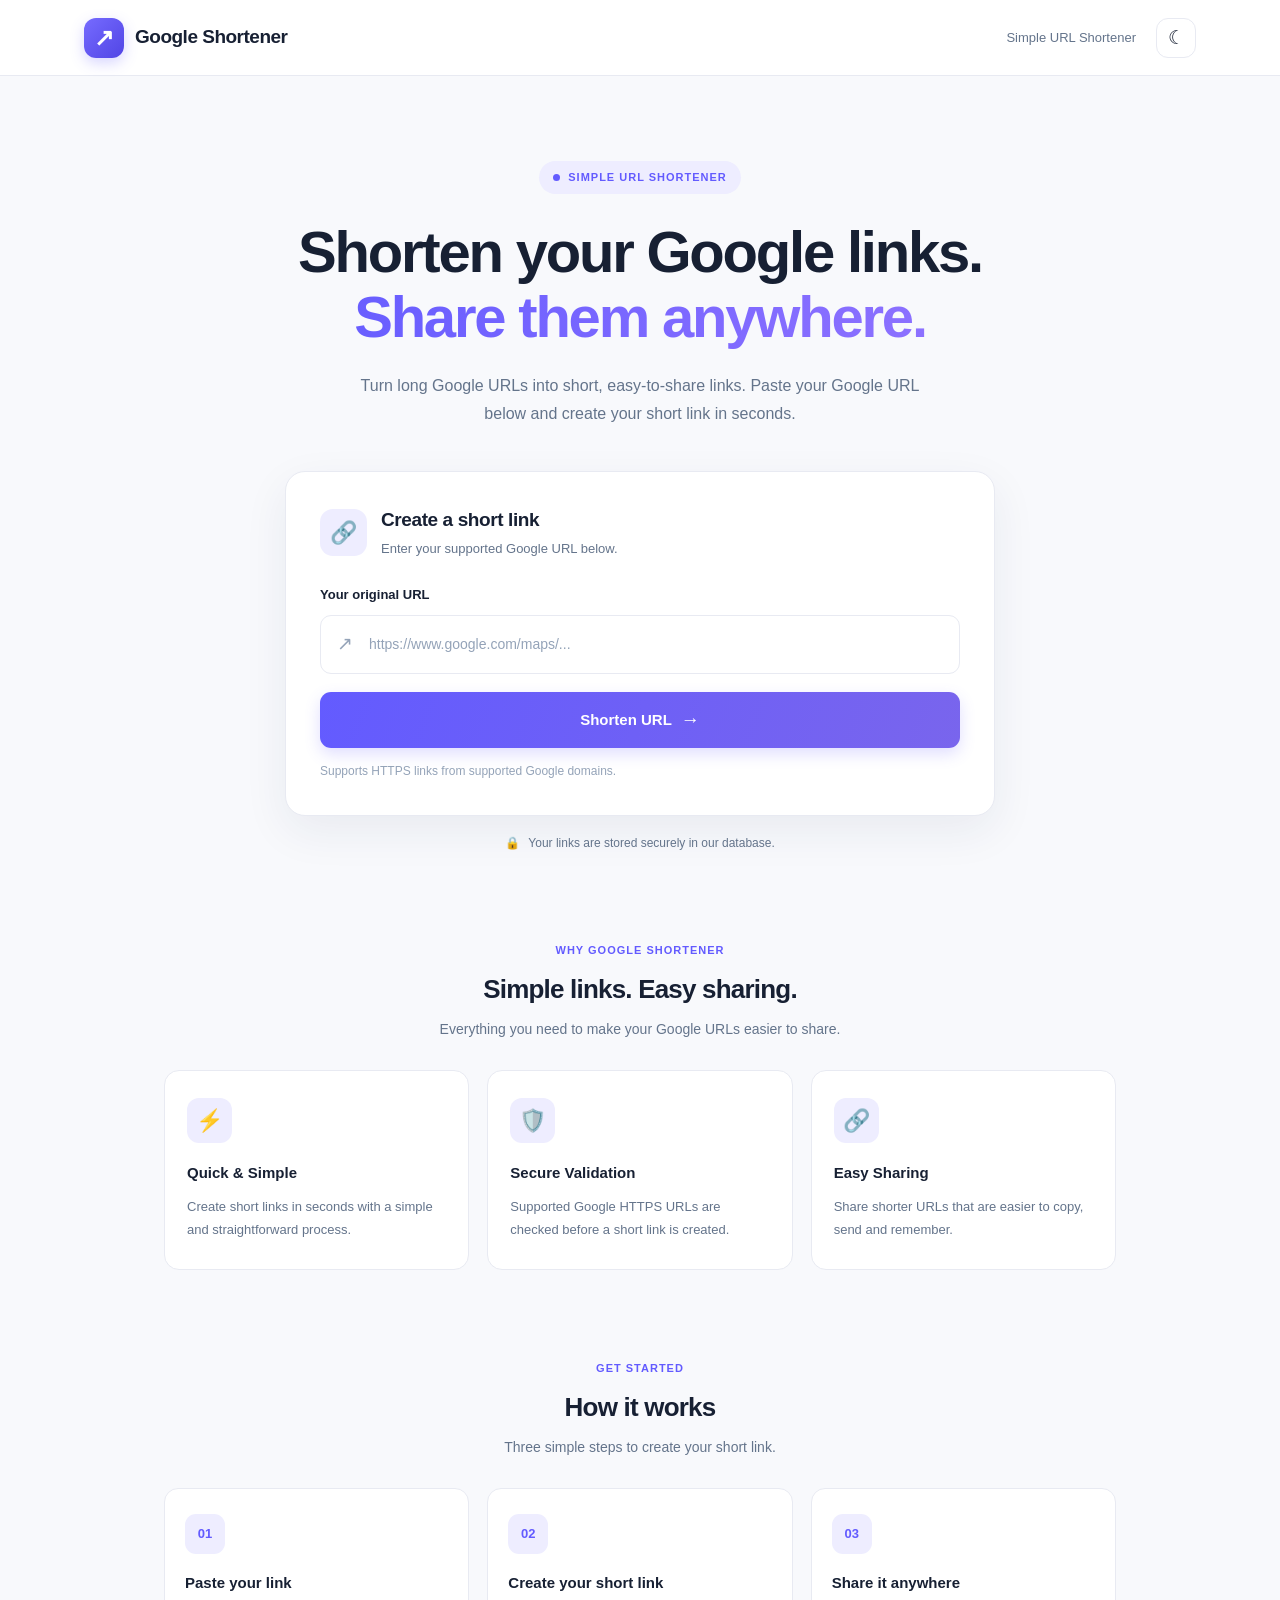
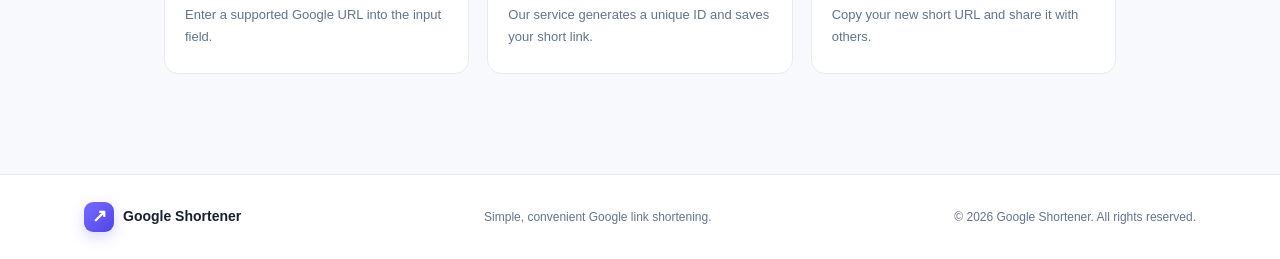
==== index.html @ 80dbff37 "Create index.html" ====
<!DOCTYPE html>
<html lang="en" data-theme="light">
<head>
    <meta charset="UTF-8">
    <meta name="viewport" content="width=device-width, initial-scale=1.0">

    <title>Google Shortener — Simple Google URL Shortener</title>

    <meta name="description"
          content="Shorten your supported Google links with Google Shortener. Create simple, secure and easy-to-share short URLs.">

    <meta name="theme-color" content="#f8fafc">

    <link rel="stylesheet" href="css/style.css">
</head>

<body>

    <!-- Navigation -->
    <header class="navbar">
        <div class="nav-container">

            <a href="#" class="brand">
                <span class="brand-icon">↗</span>
                <span>Google Shortener</span>
            </a>

            <div class="nav-actions">
                <span class="nav-label">Simple URL Shortener</span>

                <button
                    type="button"
                    class="theme-toggle"
                    id="themeToggle"
                    aria-label="Toggle color theme"
                    title="Toggle theme"
                >
                    <span id="themeIcon">☀</span>
                </button>
            </div>

        </div>
    </header>


    <!-- Main Content -->
    <main class="main">

        <!-- Hero Section -->
        <section class="hero">

            <span class="tag">
                <span class="tag-dot"></span>
                SIMPLE URL SHORTENER
            </span>

            <h1>
                Shorten your Google links.
                <span>Share them anywhere.</span>
            </h1>

            <p>
                Turn long Google URLs into short, easy-to-share links.
                Paste your Google URL below and create your short link
                in seconds.
            </p>

        </section>


        <!-- URL Shortener -->
        <section class="shortener-section">

            <div class="shortener-card">

                <div class="card-heading">
                    <div class="card-icon">🔗</div>

                    <div>
                        <h2>Create a short link</h2>
                        <p>Enter your supported Google URL below.</p>
                    </div>
                </div>


                <form id="shortenerForm" novalidate>

                    <label for="googleUrl">
                        Your original URL
                    </label>

                    <div class="input-wrapper">
                        <span class="input-icon">↗</span>

                        <input
                            type="url"
                            id="googleUrl"
                            placeholder="https://www.google.com/maps/..."
                            autocomplete="url"
                            required
                        >
                    </div>

                    <button
                        type="submit"
                        id="shortenButton"
                        class="shorten-button"
                    >
                        Shorten URL
                        <span>→</span>
                    </button>

                    <p class="helper-text">
                        Supports HTTPS links from supported Google domains.
                    </p>

                </form>


                <!-- API Success / Error Messages -->
                <div
                    id="message"
                    class="message"
                    role="status"
                    aria-live="polite"
                    hidden
                ></div>

            </div>

            <p class="security-note">
                <span>🔒</span>
                Your links are stored securely in our database.
            </p>

        </section>


        <!-- Features -->
        <section class="features">

            <div class="section-heading">
                <span class="section-label">WHY GOOGLE SHORTENER</span>
                <h2>Simple links. Easy sharing.</h2>
                <p>Everything you need to make your Google URLs easier to share.</p>
            </div>


            <div class="feature-grid">

                <article class="feature">
                    <div class="feature-icon">⚡</div>

                    <h3>Quick & Simple</h3>

                    <p>
                        Create short links in seconds with a simple
                        and straightforward process.
                    </p>
                </article>


                <article class="feature">
                    <div class="feature-icon">🛡️</div>

                    <h3>Secure Validation</h3>

                    <p>
                        Supported Google HTTPS URLs are checked
                        before a short link is created.
                    </p>
                </article>


                <article class="feature">
                    <div class="feature-icon">🔗</div>

                    <h3>Easy Sharing</h3>

                    <p>
                        Share shorter URLs that are easier to copy,
                        send and remember.
                    </p>
                </article>

            </div>

        </section>


        <!-- How It Works -->
        <section class="how-it-works">

            <div class="section-heading">
                <span class="section-label">GET STARTED</span>
                <h2>How it works</h2>
                <p>Three simple steps to create your short link.</p>
            </div>


            <div class="steps">

                <article class="step">
                    <span class="step-number">01</span>

                    <h3>Paste your link</h3>

                    <p>
                        Enter a supported Google URL into the input field.
                    </p>
                </article>


                <article class="step">
                    <span class="step-number">02</span>

                    <h3>Create your short link</h3>

                    <p>
                        Our service generates a unique ID and saves
                        your short link.
                    </p>
                </article>


                <article class="step">
                    <span class="step-number">03</span>

                    <h3>Share it anywhere</h3>

                    <p>
                        Copy your new short URL and share it with others.
                    </p>
                </article>

            </div>

        </section>

    </main>


    <!-- Footer -->
    <footer class="footer">

        <div class="footer-container">

            <a href="#" class="footer-brand">
                <span class="brand-icon">↗</span>
                Google Shortener
            </a>

            <p>
                Simple, convenient Google link shortening.
            </p>

            <span class="copyright">
                © 2026 Google Shortener. All rights reserved.
            </span>

        </div>

    </footer>


    <!-- JavaScript -->
    <script src="js/app.js"></script>
    <script src="js/theme.js"></script>

</body>
</html>
---- css/style.css ----
/* ========================================
   GOOGLE SHORTENER - PROFESSIONAL DESIGN
======================================== */

* {
    margin: 0;
    padding: 0;
    box-sizing: border-box;
}

:root {
    color-scheme: light;

    --primary: #635bff;
    --primary-dark: #5145e5;
    --primary-soft: #eeedff;

    --text: #172033;
    --muted: #64748b;
    --subtle: #94a3b8;

    --border: #e8eaf2;
    --background: #f8f9fc;
    --surface: #ffffff;
    --input-background: #ffffff;

    --success-bg: #effaf3;
    --success-text: #166534;
    --success-border: #ccebd5;

    --error-bg: #fff1f0;
    --error-text: #b42318;
    --error-border: #ffd4d0;

    --shadow: 0 15px 45px rgba(35, 40, 85, 0.07);
}

html {
    scroll-behavior: smooth;
}

body {
    font-family: Inter, -apple-system, BlinkMacSystemFont,
        "Segoe UI", Arial, sans-serif;

    background: var(--background);
    color: var(--text);
    min-height: 100vh;
    line-height: 1.5;

    transition:
        background 0.25s ease,
        color 0.25s ease;
}

/* DARK THEME */

html[data-theme="dark"] {
    color-scheme: dark;

    --primary: #8b83ff;
    --primary-dark: #756bff;
    --primary-soft: #29264a;

    --text: #f1f3f9;
    --muted: #a5aec0;
    --subtle: #8792a7;

    --border: #30364a;
    --background: #111522;
    --surface: #1a2030;
    --input-background: #141a28;

    --success-bg: #142b22;
    --success-text: #a4e6b8;
    --success-border: #28563a;

    --error-bg: #321e23;
    --error-text: #ffb4ac;
    --error-border: #69343b;

    --shadow: 0 15px 45px rgba(0, 0, 0, 0.2);
}

/* NAVIGATION */

.navbar {
    width: 100%;
    height: 76px;

    background: var(--surface);
    border-bottom: 1px solid var(--border);

    display: flex;
    align-items: center;

    transition: background 0.25s ease;
}

.nav-container {
    width: 100%;
    max-width: 1160px;
    margin: auto;
    padding: 0 24px;

    display: flex;
    align-items: center;
    justify-content: space-between;
}

.brand {
    display: flex;
    align-items: center;
    gap: 11px;

    color: var(--text);
    text-decoration: none;

    font-size: 19px;
    font-weight: 750;
    letter-spacing: -0.5px;
}

.brand-icon {
    width: 40px;
    height: 40px;

    display: flex;
    align-items: center;
    justify-content: center;

    background: linear-gradient(135deg, #766bff, #5145e5);
    color: #ffffff;

    border-radius: 12px;
    font-size: 24px;

    box-shadow: 0 5px 14px rgba(99, 91, 255, 0.25);
}

.nav-actions {
    display: flex;
    align-items: center;
    gap: 20px;
}

.nav-label {
    color: var(--muted);
    font-size: 13px;
}

.theme-toggle {
    width: 40px;
    height: 40px;

    border: 1px solid var(--border);
    border-radius: 12px;

    background: var(--surface);
    color: var(--text);

    font-size: 19px;
    cursor: pointer;

    display: flex;
    align-items: center;
    justify-content: center;

    transition: 0.2s;
}

.theme-toggle:hover {
    background: var(--primary-soft);
    border-color: var(--primary);
    transform: translateY(-2px);
}

/* MAIN */

.main {
    width: 100%;
    max-width: 1000px;

    margin: auto;
    padding: 85px 24px 80px;
}

/* HERO */

.hero {
    max-width: 760px;
    margin: 0 auto 42px;

    text-align: center;
}

.tag {
    display: inline-flex;
    align-items: center;
    gap: 8px;

    padding: 8px 14px;

    background: var(--primary-soft);
    color: var(--primary);

    border-radius: 30px;

    font-size: 11px;
    font-weight: 750;
    letter-spacing: 1px;

    margin-bottom: 25px;
}

.tag-dot {
    width: 7px;
    height: 7px;

    background: var(--primary);
    border-radius: 50%;
}

.hero h1 {
    font-size: clamp(36px, 6vw, 58px);
    line-height: 1.13;

    letter-spacing: -2.2px;
    font-weight: 800;

    margin-bottom: 22px;
}

.hero h1 span {
    display: block;

    background: linear-gradient(100deg, #635bff, #9274ff);
    background-clip: text;
    -webkit-background-clip: text;
    -webkit-text-fill-color: transparent;
}

.hero p {
    max-width: 580px;
    margin: auto;

    color: var(--muted);

    font-size: 16px;
    line-height: 1.8;
}

/* SHORTENER */

.shortener-section {
    max-width: 710px;
    margin: auto;
}

.shortener-card {
    padding: 34px;

    background: var(--surface);
    border: 1px solid var(--border);
    border-radius: 20px;

    box-shadow: var(--shadow);

    transition: background 0.25s ease;
}

.card-heading {
    display: flex;
    align-items: center;
    gap: 14px;

    margin-bottom: 27px;
}

.card-icon {
    width: 47px;
    height: 47px;

    display: flex;
    align-items: center;
    justify-content: center;

    background: var(--primary-soft);
    color: var(--primary);

    border-radius: 13px;
    font-size: 22px;
}

.card-heading h2 {
    font-size: 19px;
    letter-spacing: -0.4px;
    margin-bottom: 4px;
}

.card-heading p {
    color: var(--muted);
    font-size: 13px;
}

.shortener-card label {
    display: block;

    font-size: 13px;
    font-weight: 700;

    margin-bottom: 10px;
}

.input-wrapper {
    position: relative;
}

.input-icon {
    position: absolute;
    left: 17px;
    top: 50%;

    transform: translateY(-50%);

    color: var(--subtle);
    font-size: 19px;
}

.shortener-card input {
    width: 100%;
    height: 59px;

    padding: 0 17px 0 48px;

    background: var(--input-background);
    color: var(--text);

    border: 1px solid var(--border);
    border-radius: 11px;

    outline: none;
    font-size: 14px;

    transition: 0.2s;
}

.shortener-card input::placeholder {
    color: var(--subtle);
}

.shortener-card input:focus {
    border-color: var(--primary);

    box-shadow: 0 0 0 4px
        rgba(99, 91, 255, 0.11);
}

.shorten-button {
    width: 100%;
    height: 56px;

    margin-top: 18px;

    display: flex;
    align-items: center;
    justify-content: center;
    gap: 9px;

    background: linear-gradient(110deg, #635bff, #7965ed);
    color: #ffffff;

    border: none;
    border-radius: 11px;

    font-size: 15px;
    font-weight: 750;

    cursor: pointer;

    box-shadow: 0 6px 16px
        rgba(99, 91, 255, 0.2);

    transition: 0.2s;
}

.shorten-button:hover {
    background: linear-gradient(110deg, #5145e5, #6955d9);
    transform: translateY(-2px);

    box-shadow: 0 9px 20px
        rgba(99, 91, 255, 0.25);
}

.shorten-button:active {
    transform: translateY(0);
}

.shorten-button:disabled {
    opacity: 0.65;
    cursor: wait;
    transform: none;
}

.shorten-button span {
    font-size: 19px;
}

.helper-text {
    margin-top: 14px;

    color: var(--subtle);
    font-size: 12px;
    line-height: 1.6;
}

/* RESULT MESSAGES */

.message {
    margin-top: 22px;
    padding: 18px;

    border-radius: 12px;

    font-size: 14px;
    line-height: 1.6;

    overflow-wrap: anywhere;
}

.message[hidden] {
    display: none;
}

.message.success {
    color: var(--success-text);
    background: var(--success-bg);
    border: 1px solid var(--success-border);
}

.message.error {
    color: var(--error-text);
    background: var(--error-bg);
    border: 1px solid var(--error-border);
}

/* GENERATED SHORT LINK */

.success-result {
    display: flex;
    flex-direction: column;
    gap: 11px;
}

.success-result p {
    margin: 0;
}

.success-result a.short-link {
    display: block;

    padding: 12px;

    color: var(--primary);
    background: var(--surface);

    border: 1px solid var(--border);
    border-radius: 9px;

    text-decoration: none;
    font-weight: 700;

    overflow-wrap: anywhere;
}

.success-result a.short-link:hover {
    text-decoration: underline;
}

.short-link-actions {
    display: flex;
    flex-wrap: wrap;
    gap: 10px;
}

.short-link-actions button,
.short-link-actions a {
    flex: 1;
    min-width: 120px;

    min-height: 42px;
    padding: 10px 15px;

    display: inline-flex;
    align-items: center;
    justify-content: center;

    border-radius: 9px;

    font-size: 13px;
    font-weight: 700;

    text-decoration: none;
    cursor: pointer;

    transition: 0.2s;
}

.short-link-actions .copy-button {
    background: var(--primary);
    color: #ffffff;
    border: 1px solid var(--primary);
}

.short-link-actions .copy-button:hover {
    background: var(--primary-dark);
}

.short-link-actions .open-button {
    background: var(--surface);
    color: var(--primary);
    border: 1px solid var(--border);
}

.short-link-actions .open-button:hover {
    border-color: var(--primary);
    background: var(--primary-soft);
}

/* SECURITY NOTE */

.security-note {
    margin-top: 18px;

    text-align: center;

    color: var(--muted);
    font-size: 12px;
}

.security-note span {
    margin-right: 5px;
}

/* SECTION HEADINGS */

.section-heading {
    text-align: center;
    margin-bottom: 30px;
}

.section-label {
    display: inline-block;

    color: var(--primary);

    font-size: 11px;
    font-weight: 750;
    letter-spacing: 1px;

    margin-bottom: 12px;
}

.section-heading h2 {
    font-size: 26px;
    letter-spacing: -0.8px;

    margin-bottom: 10px;
}

.section-heading p {
    color: var(--muted);
    font-size: 14px;
}

/* FEATURES */

.features {
    margin-top: 85px;
}

.feature-grid {
    display: grid;
    grid-template-columns: repeat(3, 1fr);
    gap: 18px;
}

.feature {
    padding: 27px 22px;

    background: var(--surface);
    border: 1px solid var(--border);
    border-radius: 15px;

    text-align: left;

    transition:
        transform 0.2s ease,
        border-color 0.2s ease,
        background 0.25s ease;
}

.feature:hover {
    transform: translateY(-4px);
    border-color: var(--primary);
}

.feature-icon {
    width: 45px;
    height: 45px;

    display: flex;
    align-items: center;
    justify-content: center;

    background: var(--primary-soft);
    border-radius: 12px;

    font-size: 22px;
    margin-bottom: 19px;
}

.feature h3 {
    font-size: 15px;
    margin-bottom: 10px;
}

.feature p {
    color: var(--muted);
    font-size: 13px;
    line-height: 1.8;
}

/* HOW IT WORKS */

.how-it-works {
    margin-top: 85px;
}

.steps {
    display: grid;
    grid-template-columns: repeat(3, 1fr);
    gap: 18px;
}

.step {
    padding: 25px 20px;

    background: var(--surface);
    border: 1px solid var(--border);
    border-radius: 14px;

    transition:
        border-color 0.2s ease,
        background 0.25s ease;
}

.step:hover {
    border-color: var(--primary);
}

.step-number {
    display: inline-flex;
    align-items: center;
    justify-content: center;

    width: 40px;
    height: 40px;

    background: var(--primary-soft);
    color: var(--primary);

    border-radius: 11px;

    font-size: 13px;
    font-weight: 800;

    margin-bottom: 18px;
}

.step h3 {
    font-size: 15px;
    margin-bottom: 9px;
}

.step p {
    color: var(--muted);
    font-size: 13px;
    line-height: 1.7;
}

/* FOOTER */

.footer {
    margin-top: 20px;

    background: var(--surface);
    border-top: 1px solid var(--border);

    transition: background 0.25s ease;
}

.footer-container {
    max-width: 1160px;
    margin: auto;
    padding: 27px 24px;

    display: flex;
    align-items: center;
    justify-content: space-between;
    flex-wrap: wrap;
    gap: 15px;
}

.footer-brand {
    display: inline-flex;
    align-items: center;
    gap: 9px;

    color: var(--text);
    text-decoration: none;

    font-size: 14px;
    font-weight: 750;
}

.footer-brand .brand-icon {
    width: 30px;
    height: 30px;
    border-radius: 9px;
    font-size: 18px;
}

.footer-container p,
.copyright {
    color: var(--muted);
    font-size: 12px;
}

/* ACCESSIBILITY */

button:focus-visible,
a:focus-visible,
input:focus-visible {
    outline: 3px solid var(--primary);
    outline-offset: 3px;
}

/* MOBILE RESPONSIVE */

@media (max-width: 700px) {

    .navbar {
        height: 68px;
    }

    .nav-container {
        padding: 0 17px;
    }

    .brand {
        font-size: 16px;
        gap: 8px;
    }

    .brand-icon {
        width: 35px;
        height: 35px;
    }

    .nav-actions {
        gap: 10px;
    }

    .nav-label {
        display: none;
    }

    .main {
        padding: 65px 17px 55px;
    }

    .hero {
        margin-bottom: 33px;
    }

    .hero h1 {
        font-size: clamp(34px, 9vw, 46px);
        letter-spacing: -1.5px;
    }

    .hero p {
        font-size: 14px;
    }

    .shortener-card {
        padding: 24px 19px;
        border-radius: 16px;
    }

    .card-heading h2 {
        font-size: 17px;
    }

    .feature-grid,
    .steps {
        grid-template-columns: 1fr;
        gap: 13px;
    }

    .features,
    .how-it-works {
        margin-top: 65px;
    }

    .feature {
        padding: 22px;
    }

    .step {
        padding: 22px;
    }

    .section-heading h2 {
        font-size: 23px;
    }

    .footer-container {
        flex-direction: column;
        text-align: center;
        padding: 28px 18px;
    }
}

/* SMALL MOBILE */

@media (max-width: 380px) {

    .brand {
        font-size: 14px;
    }

    .main {
        padding-left: 13px;
        padding-right: 13px;
    }

    .shortener-card {
        padding: 20px 15px;
    }

    .hero h1 {
        font-size: 32px;
    }

    .short-link-actions {
        flex-direction: column;
    }
}

/* REDUCE MOTION */

@media (prefers-reduced-motion: reduce) {

    *,
    *::before,
    *::after {
        scroll-behavior: auto !important;
        transition-duration: 0.01ms !important;
        animation-duration: 0.01ms !important;
    }
}
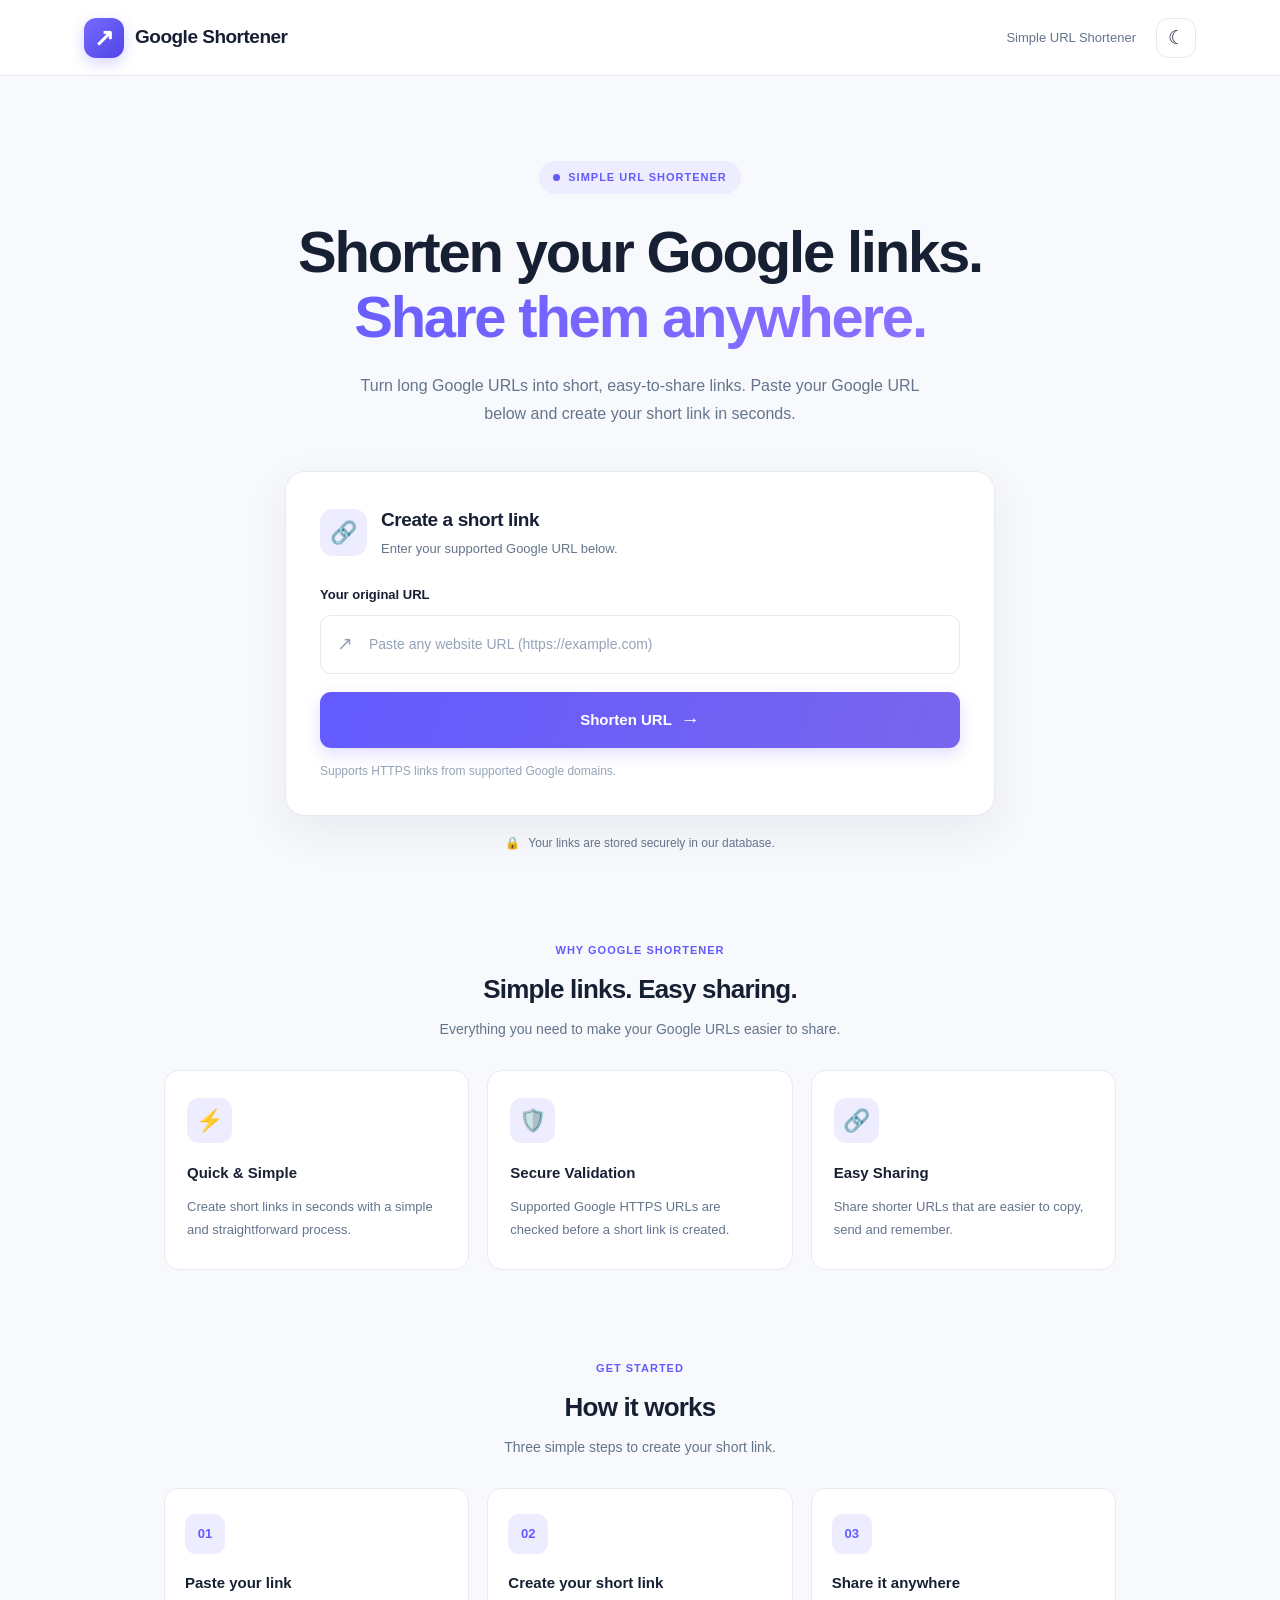
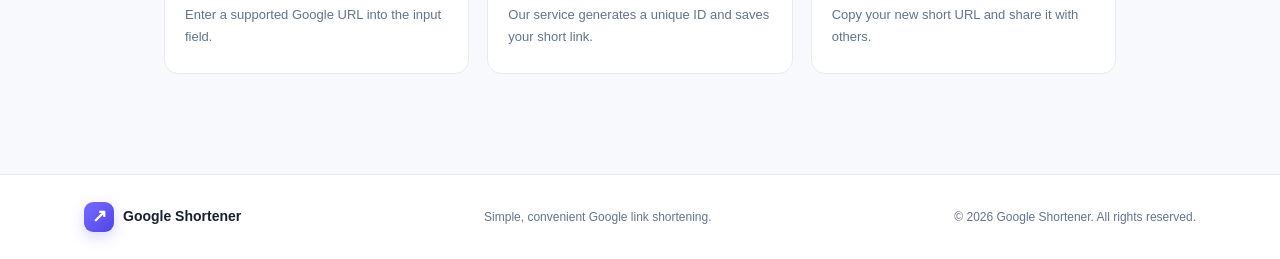
==== commit 6a8e849a: "Update index.html" ====
--- a/index.html
+++ b/index.html
@@ -96,7 +96,7 @@
                         <input
                             type="url"
                             id="googleUrl"
-                            placeholder="https://www.google.com/maps/..."
+                            placeholder="Paste any website URL (https://example.com)"
                             autocomplete="url"
                             required
                         >
